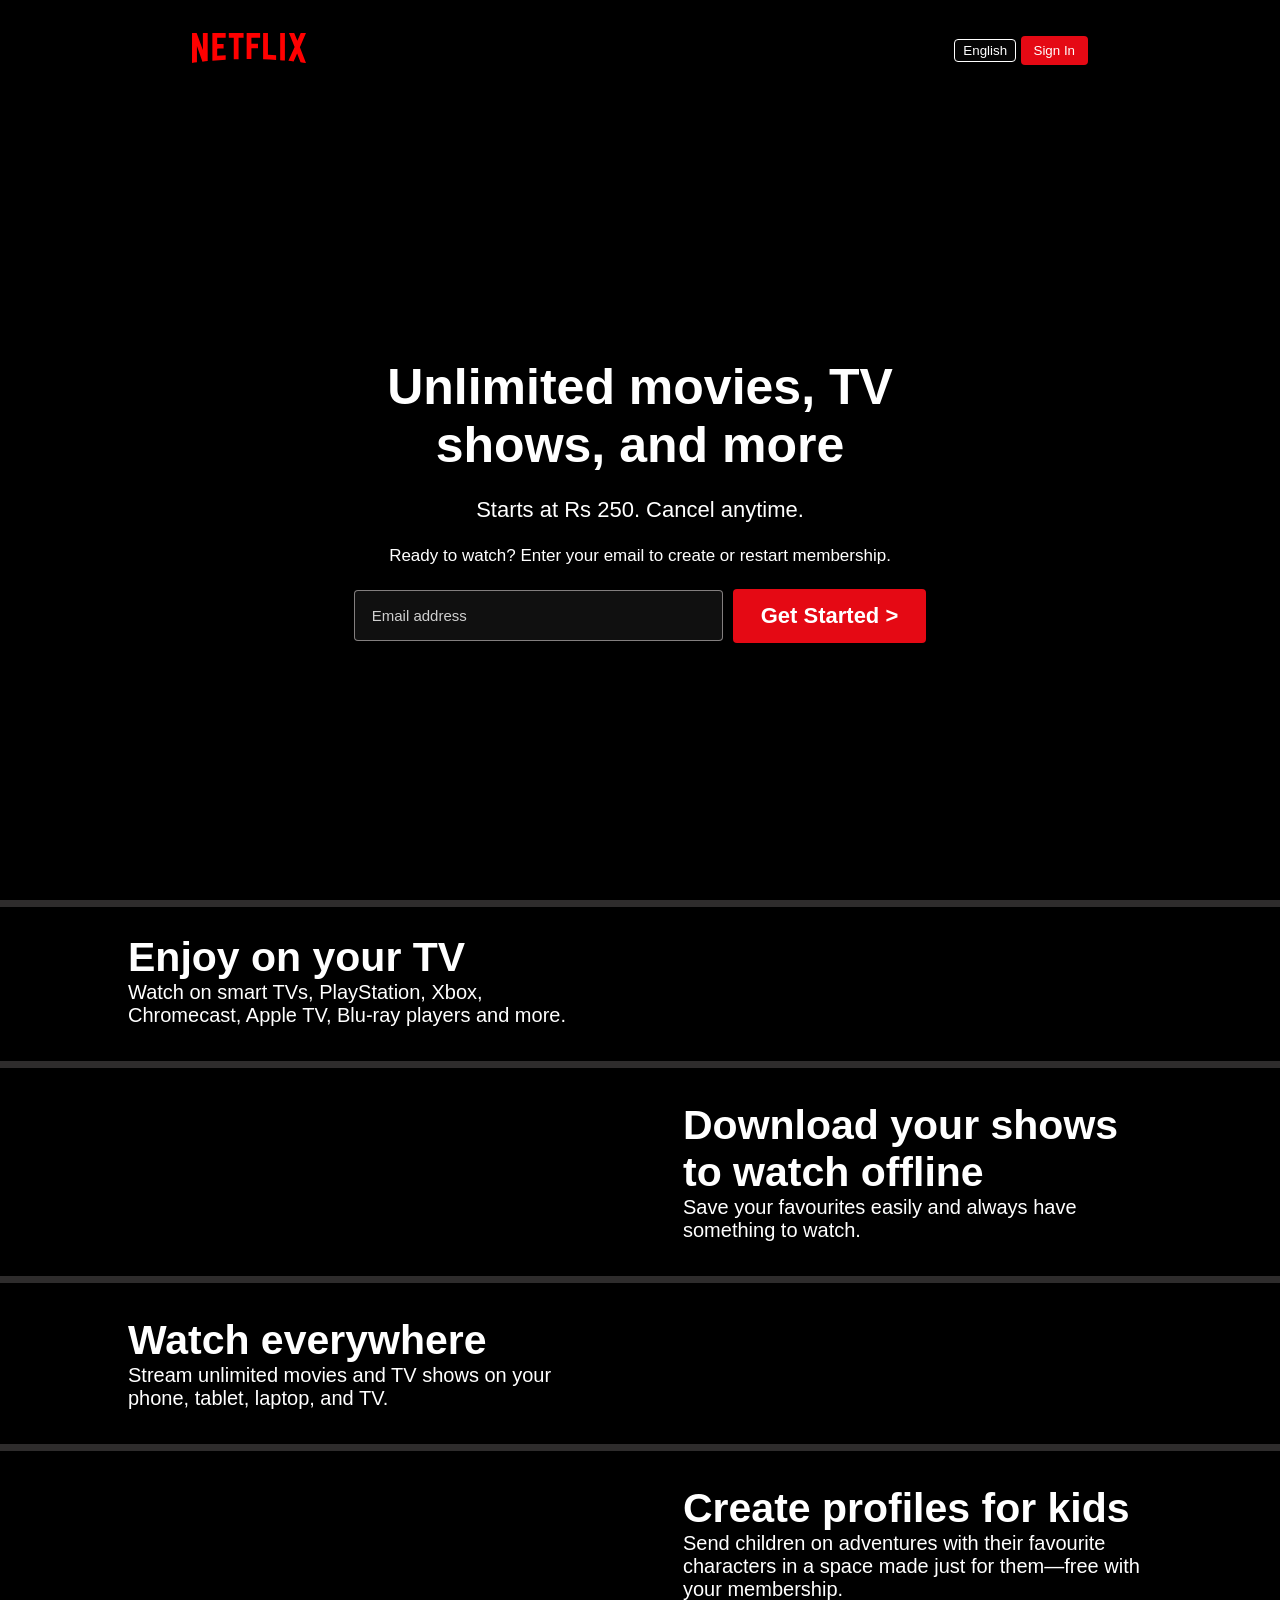
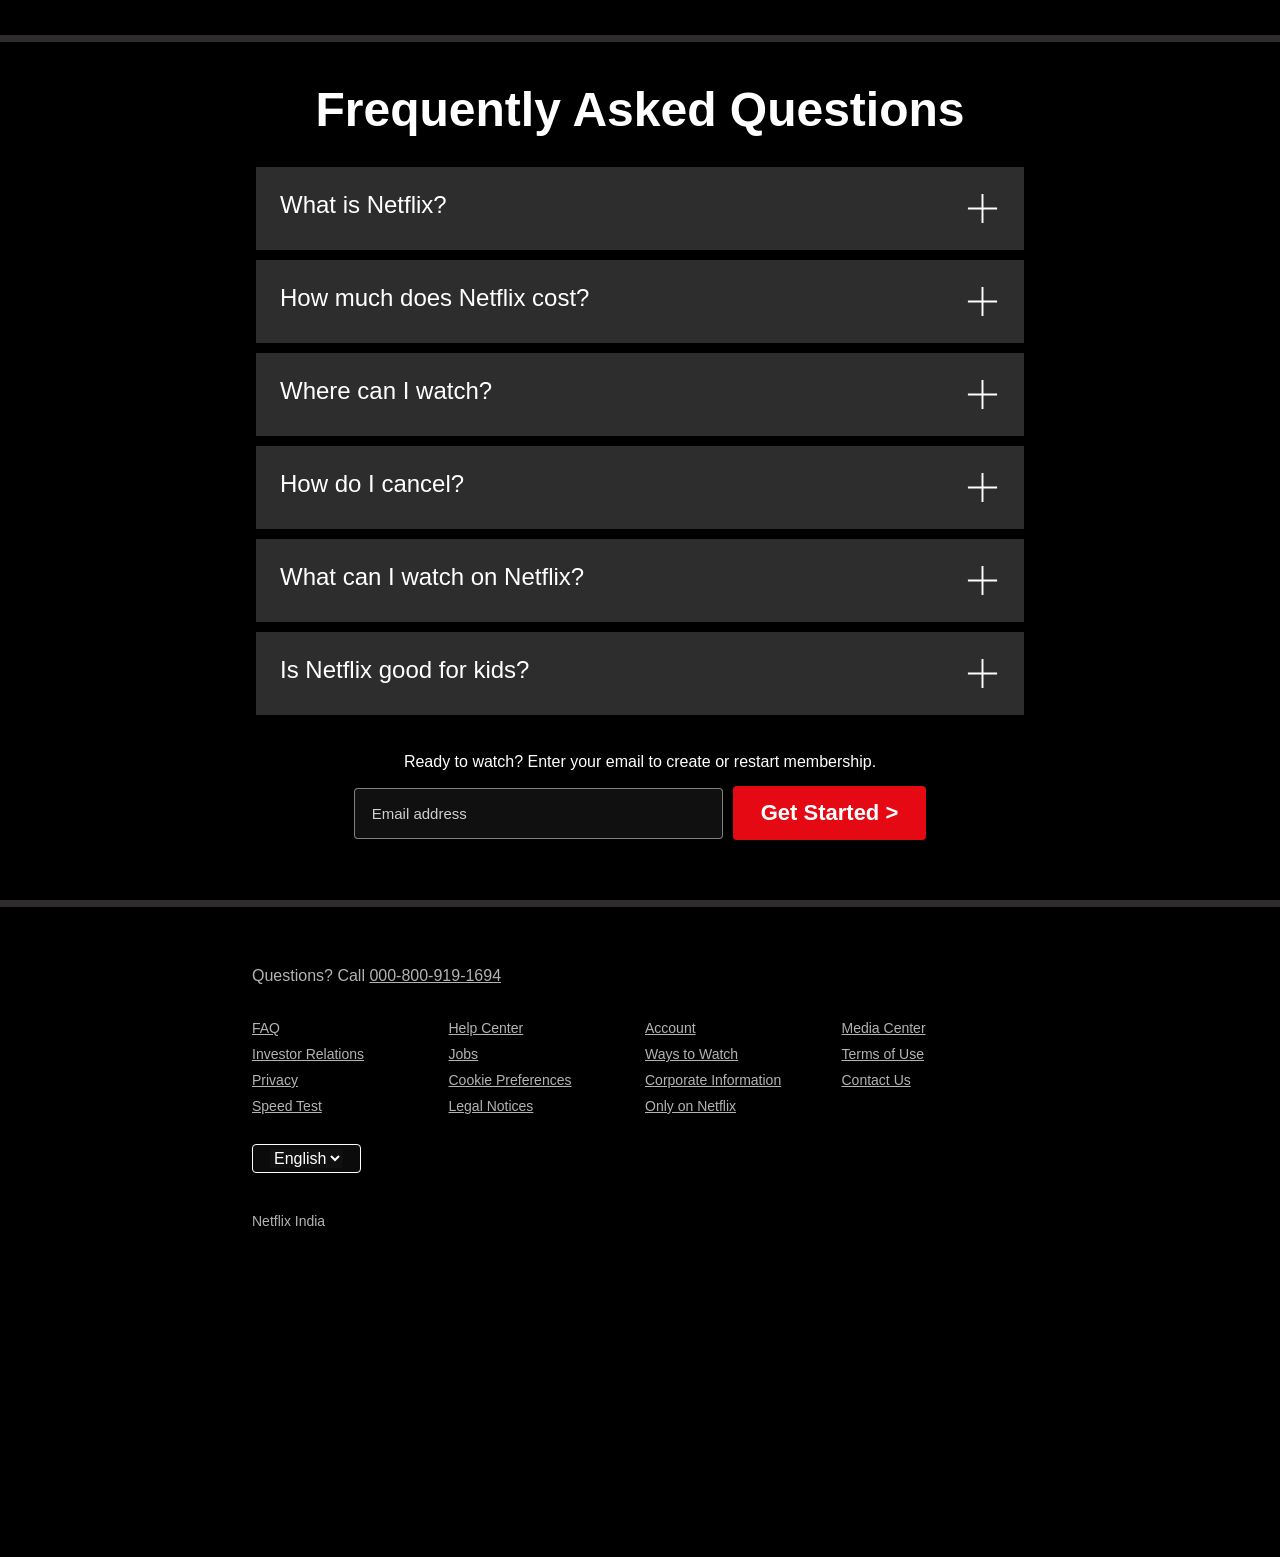
==== index.html @ 5a6a9edf "Finalize README and project structure" ====
<!DOCTYPE html>
<html lang="en">

<head>
    <meta charset="UTF-8">
    <meta name="viewport" content="width=device-width, initial-scale=1.0">
    <title>Netflix India – Watch TV Shows Online, Watch Movies Online</title>
    <link rel="stylesheet" href="Netflix.css">
</head>

<body>
    <div class="main">
        <nav>
            <span><img width="56" src="Assets/images/Logo.svg" alt=""></span>
            <div>
                <button class="btn">English</button>
                <button class="btn btn-red-sn">Sign In</button>
            </div>
        </nav>
        <div class="box"></div>
        <div class="hero">
            <span>Unlimited movies, TV <br>shows, and more</span>
            <span>Starts at Rs 250. Cancel anytime.</span>
            <span>Ready to watch? Enter your email to create or restart membership.</span>
            <div class="hero-buttons">
                <input class="my-input" type="text" placeholder="Email address" />
                <button class="btn btn-red">Get Started &gt;</button>
            </div>
        </div>
        <div class="separation"></div>
    </div>
     
    <section class="first">
        <div>
            <span>Enjoy on your TV</span>
            <span>Watch on smart TVs, PlayStation, Xbox, Chromecast, Apple TV, Blu-ray players and more.</span>
        </div>

        <div class="secImg">
            <img src="https://assets.nflxext.com/ffe/siteui/acquisition/ourStory/fuji/desktop/tv.png" alt="">
            <video src="https://assets.nflxext.com/ffe/siteui/acquisition/ourStory/fuji/desktop/video-tv-in-0819.m4v"
            autoplay loop muted></video>
        </div>
    </section>
    <div class="separation"></div>

    <section class="first second">
        <div class="secImg">
            <img src="https://assets.nflxext.com/ffe/siteui/acquisition/ourStory/fuji/desktop/mobile-0819.jpg" alt="">

        </div>
        <div>
            <span>Download your shows to watch offline</span>
            <span>Save your favourites easily and always have something to watch.</span>
        </div>
    </section>
    <div class="separation"></div>

    <section class="first third">
         <div>
            <span>Watch everywhere</span>
            <span>Stream unlimited movies and TV shows on your phone, tablet, laptop, and TV.</span>
        </div>

        <div class="secImg">
            <img src="https://assets.nflxext.com/ffe/siteui/acquisition/ourStory/fuji/desktop/tv.png" alt="">
            <video src="https://assets.nflxext.com/ffe/siteui/acquisition/ourStory/fuji/desktop/video-devices-in.m4v"
                autoplay loop muted></video>
        </div>
    </section>
    <div class="separation"></div>

    <section class="first second">

        <div class="secImg">
            <img src="https://occ-0-2849-3646.1.nflxso.net/dnm/api/v6/19OhWN2dO19C9txTON9tvTFtefw/AAAABVr8nYuAg0xDpXDv0VI9HUoH7r2aGp4TKRCsKNQrMwxzTtr-NlwOHeS8bCI2oeZddmu3nMYr3j9MjYhHyjBASb1FaOGYZNYvPBCL.png?r=54d"
                alt="">

        </div>
        <div>
            <span>Create profiles for kids</span>
            <span>Send children on adventures with their favourite characters in a space made just for them—free with
                your membership.</span>
        </div>
    </section>
    <div class="separation"></div>

    <section class="faq">
        <h2>Frequently Asked Questions</h2>
        <div class="faq-box">
            <span class="faq">What is Netflix?</span>
            <img src="Assets/images/plus.svg" alt="plus sign" width="35">
        </div>
        <div class="faq-box">
            <span class="faq">How much does Netflix cost?</span>
            <img src="Assets/images/plus.svg" alt="plus sign" width="35">
        </div>
    
        <div class="faq-box">
            <span class="faq">Where can I watch?</span>
            <img src="Assets/images/plus.svg" alt="plus sign" width="35">
        </div>
        <div class="faq-box">
            <span class="faq">How do I cancel?</span>
            <img src="Assets/images/plus.svg" alt="plus sign" width="35">
        </div>
        <div class="faq-box">
            <span class="faq">What can I watch on Netflix?</span>
            <img src="Assets/images/plus.svg" alt="plus sign" width="35">
        </div>
        <div class="faq-box">
            <span class="faq">Is Netflix good for kids?</span>
            <img src="Assets/images/plus.svg" alt="plus sign" width="35">
        </div>
    </section>
    <div class="email-section">
        <p>Ready to watch? Enter your email to create or restart membership.</p>
        <div class="hero-buttons">
            <input class="my-input" type="text" placeholder="Email address" />
            <button class="btn btn-red">Get Started &gt;</button>
        </div>
    </div>
    <div class="separation"></div>

    <footer>
        <div class="contact">Questions? Call <a href="#">000-800-919-1694</a></div>
        <div class="foot-grid">
            <div><a href="#">FAQ</a></div>
            <div><a href="#">Help Center</a></div>
            <div><a href="#">Account</a></div>
            <div><a href="#">Media Center</a></div>
            <div><a href="#">Investor Relations</a></div>
            <div><a href="#">Jobs</a></div>
            <div><a href="#">Ways to Watch</a></div>
            <div><a href="#">Terms of Use</a></div>
            <div><a href="#">Privacy</a></div>
            <div><a href="#">Cookie Preferences</a></div>
            <div><a href="#">Corporate Information</a></div>
            <div><a href="#">Contact Us</a></div>
            <div><a href="#">Speed Test</a></div>
            <div><a href="#">Legal Notices</a></div>
            <div><a href="#">Only on Netflix</a></div>
        </div>
        <button class="lang-select">
            <img src="Assets/Hindi.svg" alt="">
            <select name="language" id="language-select" class="lang-dropdown">
                <option value="en">English</option>
                <option value="hi">हिन्दी</option>
            </select>
        </button>
        <p>Netflix India</p>
    </footer>

</body>

</html>
---- Netflix.css ----
@import url('https://fonts.googleapis.com/css2?family=Martel+Sans:wght@600&family=Poppins:wght@300;400;700&display=swap');

* {
    margin: 0;
    padding: 0;
    box-sizing: border-box;
    font-family: "Netflix Sans", "Helvetica Neue", "Segoe UI", Roboto, Ubuntu, sans-serif;
}

body {
    background-color: black;
}

.main {
    background-image: url("Assets/bg1.jpg");
    background-position: center center;
    background-repeat: no-repeat;
    background-size: max(1200px, 100vw);
    height: 100vh;
    position: relative;
}

.main .box {
    height: 100vh;
    width: 100%;
    opacity: 0.69;
    background-color: black;
    position: absolute;
    top: 0;
}

nav {
    max-width: 70vw;
    margin: auto;
    display: flex;
    justify-content: space-between;
    align-items: center;
    height: 100px;
}

nav img {
    color: red;
    width: 114px;
    position: relative;
    z-index: 10;
}

nav button {
    position: relative;
    z-index: 10;
}

.hero {
    height: calc(100% - 100px);
    display: flex;
    flex-direction: column;
    justify-content: center;
    align-items: center;
    color: white;
    position: relative;
    font-family: "Netflix Sans", "Helvetica Neue", "Segoe UI", Roboto, Ubuntu, sans-serif;
    gap: 23px;
    padding: 0 40px;
}

.hero> :nth-child(1) {
    font-family: "Netflix Sans", "Helvetica Neue", "Segoe UI", Roboto, Ubuntu, sans-serif;
    text-align: center;
    font-size: 50px;
    font-weight: 900;
    text-align: center;
}

.hero> :nth-child(2) {
    font-family: unset;
    font-size: 22px;
    font-weight: 500;
    text-align: center;
}

.hero> :nth-child(3) {
    font-family: unset;
    font-size: 17px;
    font-weight: 400;
    text-align: center;
}

.btn {
    padding: 3px 8px;
    font-weight: 400;
    border-radius: 3px;
    color: white;
    background-color: rgba(248, 243, 243, 0.021);
    border: 1px solid white;
    border-radius: 4px;
    cursor: pointer;
}

.btn-red-sn {
    background-color: #e50914;
    border: none;
    font-weight: 500;
    padding: 7px 13px;
}

.hero-buttons {
    display: flex;
    justify-content: center;
    align-items: center;
    gap: 10px;
    font-family: "Netflix Sans", "Helvetica Neue", "Segoe UI", Roboto, Ubuntu, sans-serif;
    z-index: 1;
}

.btn-red {
    background-color: rgb(229, 9, 20);
    border: none;
    padding: 14px 28px;
    border-radius: 4px;
    font-size: 22px;
    font-weight: 700;
    font-family: Arial, Helvetica, sans-serif;
}

input {
    padding: 16px 160px 16px 17px;
    color: white;
    font-size: 15px;
    font-weight: 400;
    border-radius: 4px;
    border: 1px solid rgba(246, 238, 238, 0.5);
    background-color: rgba(23, 23, 23, 0.7);
}

.my-input::placeholder {
    color: #ffffff;
    opacity: 0.8;
}

.separation {
    height: 7px;
    background-color: rgb(46, 44, 44);
    position: relative;
    z-index: 20;
}

.first {
    display: flex;
    justify-content: center;
    max-width: 80vw;
    margin: auto;
    color: white;
    justify-content: center;
    align-items: center;
}

.secImg{
    position: relative;
}

.secImg img{
    width: 555px;
    position: relative;
    z-index: 10;
}

.secImg video{
    position: absolute;
    top: 51px;
    right: 0;
    width: 555px;
}

section.first > div{
    display: flex;
    flex-direction: column;
    padding: 34px 0;
}

section.first > div :nth-child(1){
    font-size: 41px;
    font-weight: bold;
    font-family: Arial, Helvetica, sans-serif
}

section.first > div :nth-child(2){
    font-size: 20px;
    font-family: Arial, Helvetica, sans-serif;
}

.faq{
    color: white;
}

.faq h2{
    text-align: center;
    font-size: 48px;
    font-family: Arial, Helvetica, sans-serif;
    padding: 40px 0 20px 0;
}

.faq-box{
    transition: all 1s ease-out;
    font-size: 24px;
    display: flex;
    justify-content: space-between;
    background-color: #2d2d2d;
    padding: 24px;
    margin: 10px auto;
    max-width: 60vw;
    cursor: pointer;
}

.faq-box:hover{
    background-color: #414141;
}   

.email-section{
    width: 80vw;
    margin-left: 10vw;
    margin-top: 38px;
    margin-bottom: 60px;
    font-family: Arial, Helvetica, sans-serif;
    
}

.email-section p{
    color: white;
    margin-bottom: 15px;
    text-align: center;
}

footer{
    height: 650px;
    max-width: 70vw;
    margin: auto;
    padding: 60px;
    font-family: Arial, Helvetica, sans-serif;
    color: rgba(255, 255, 255, 0.7);
}

.contact a{
    color: rgba(255, 255, 255, 0.7);
}

.foot-grid{
    margin-top: 35px;
    font-size: 14px;
    display: grid;
    grid-template-columns: repeat(4, 1fr);
    gap: 10px;
}

.foot-grid a{
    color: rgba(255, 255, 255, 0.7);
}

.lang-select{
    position: relative;
    margin-top: 30px;
    display: inline-flex;
    justify-content: space-around;
    padding: 4px 17px;
    background-color: rgba(23, 23, 23, 0.5);
    border: 1px solid white;
    border-radius: 4px;
    cursor: pointer;
}

.lang-select select option{
    background-color: white;
    color: black;
}

select{
    background-color: rgba(23, 23, 23, 0.5);
    color: white;
    border: none;
    font-size: 1rem;
}

footer p{
    color: rgba(255, 255, 255, 0.7);
    margin-top: 40px;
    font-size: 14px;
}

@media screen and (max-width: 1000px) {

    nav{
        max-width: 90vw;
    }

    .first {
        flex-wrap: wrap;
    }

    .secImg img {
        width: 305px;
    }

    .secImg video {
        width: 305px;
    }

    .hero> :nth-child(1) {
        font-size: 32px;
    }

    .hero> :nth-child(2) {
        font-size: 18px;
    }

    .hero> :nth-child(3) {
        font-size: 18px;
    }

    .hero-buttons {
        display: flex;
        flex-direction: column;
        align-items: center;
        justify-content: center;
        gap: 16px;
    }

    .first{
        text-align: center;
    }

    .second{
        flex-direction: column-reverse;
        align-items: center;
        text-align: center;
    }

    .faq h2 {
        text-align: center;
        font-size: 32px;
    }

    .faq-box{
        max-width: 85vw;
    }

    footer {
        max-width: 90vw;
        padding: 75px 0;
    }

    .foot-grid{
        align-items: center;
    }
 
}

@media screen and (max-width: 1000px) {

    .foot-grid {
        display: grid;
        grid-template-columns: 1fr 1fr;
        gap: 25px;
    }
}
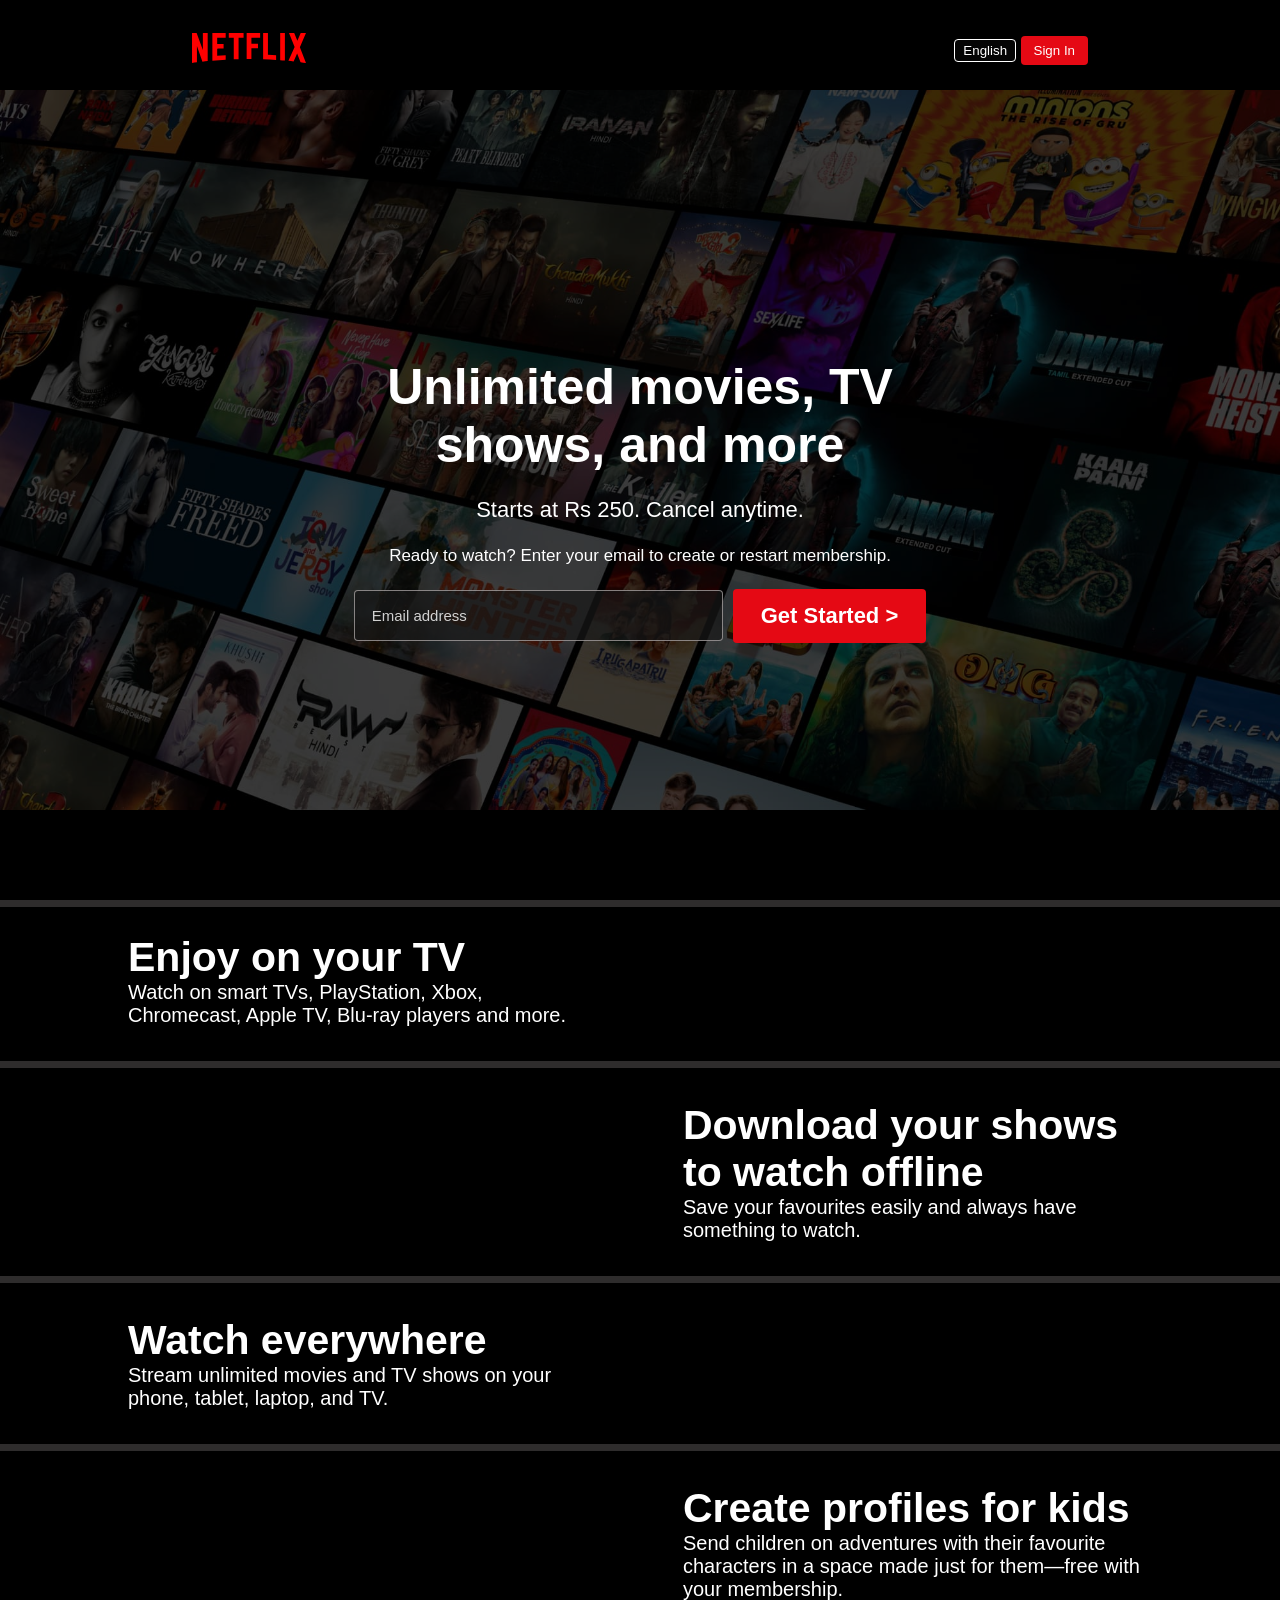
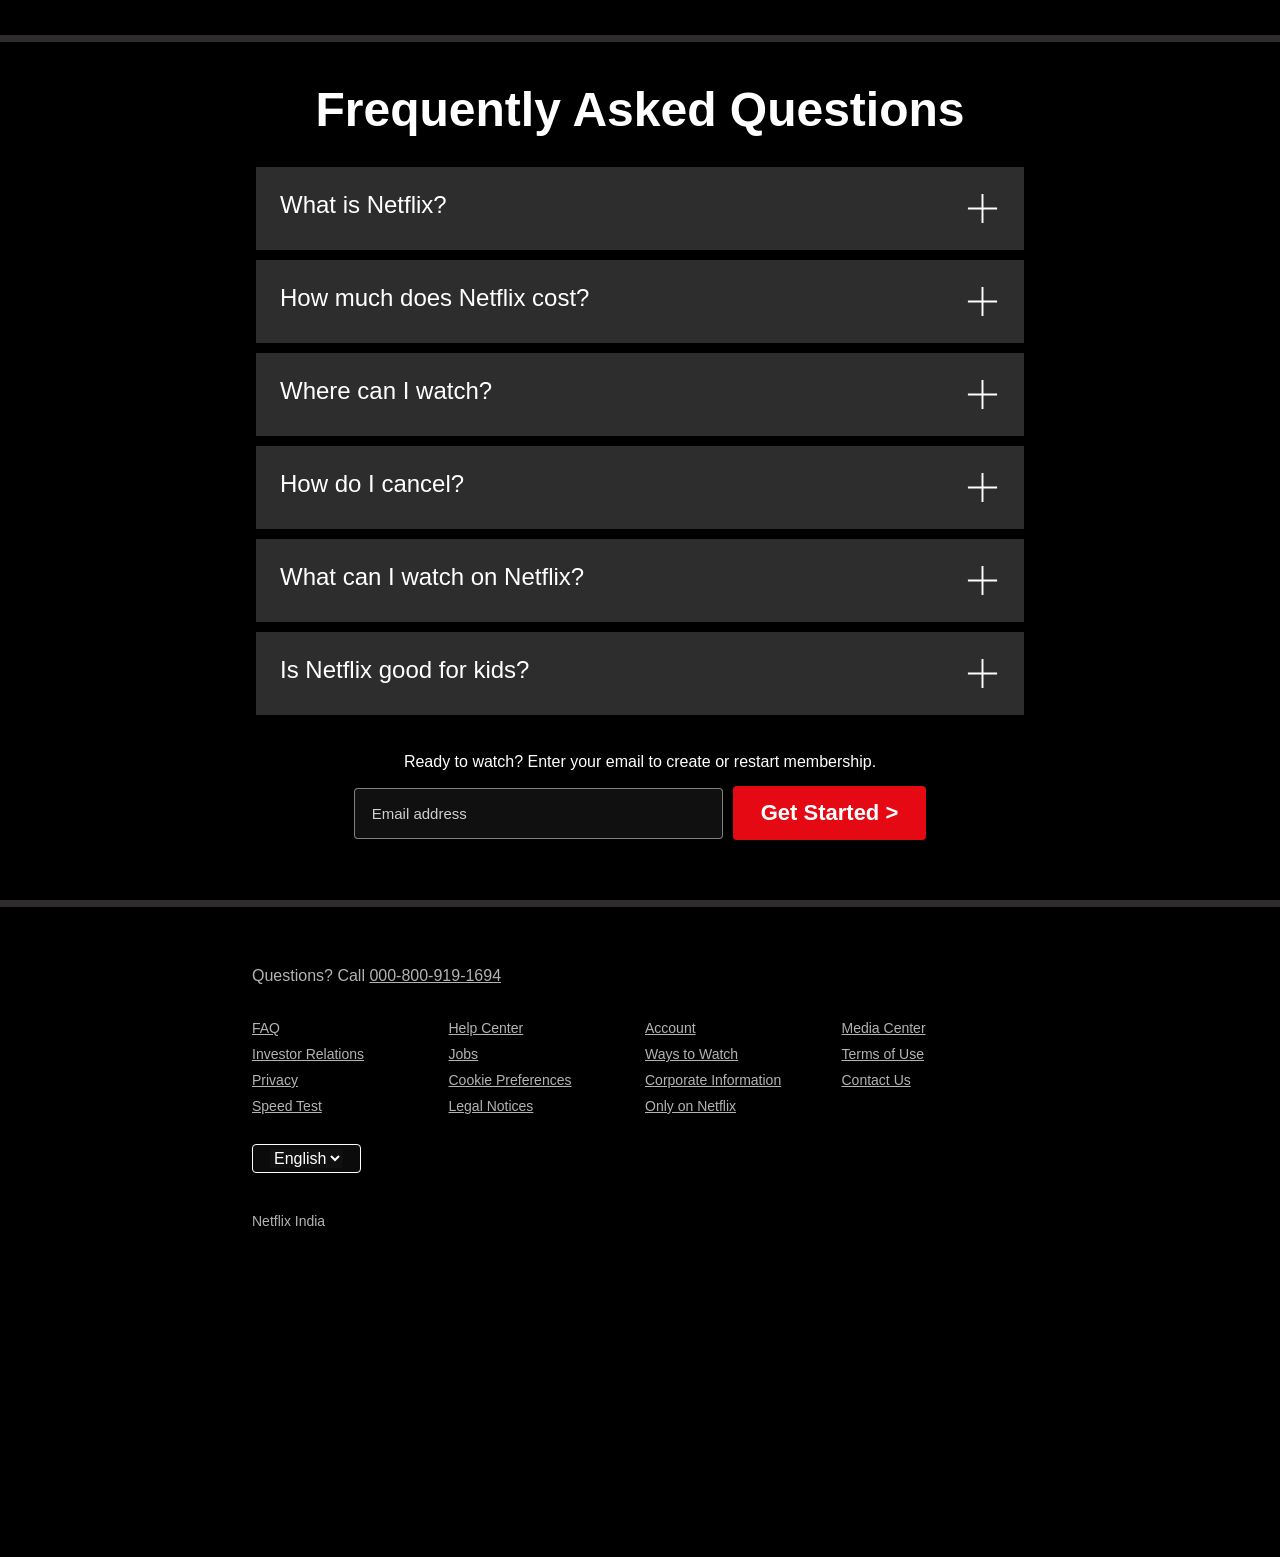
==== commit 71b8eaa5: "Fix the link for css file" ====
--- a/index.html
+++ b/index.html
@@ -5,7 +5,7 @@
     <meta charset="UTF-8">
     <meta name="viewport" content="width=device-width, initial-scale=1.0">
     <title>Netflix India – Watch TV Shows Online, Watch Movies Online</title>
-    <link rel="stylesheet" href="Netflix.css">
+    <link rel="stylesheet" href="index.css">
 </head>
 
 <body>
--- a/index.css
+++ b/index.css
@@ -0,0 +1,363 @@
+@import url('https://fonts.googleapis.com/css2?family=Martel+Sans:wght@600&family=Poppins:wght@300;400;700&display=swap');
+
+* {
+    margin: 0;
+    padding: 0;
+    box-sizing: border-box;
+    font-family: "Netflix Sans", "Helvetica Neue", "Segoe UI", Roboto, Ubuntu, sans-serif;
+}
+
+body {
+    background-color: black;
+}
+
+.main {
+    background-image: url("Assets/images/bg.jpg");
+    background-position: center center;
+    background-repeat: no-repeat;
+    background-size: max(1200px, 100vw);
+    height: 100vh;
+    position: relative;
+}
+
+.main .box {
+    height: 100vh;
+    width: 100%;
+    opacity: 0.69;
+    background-color: black;
+    position: absolute;
+    top: 0;
+}
+
+nav {
+    max-width: 70vw;
+    margin: auto;
+    display: flex;
+    justify-content: space-between;
+    align-items: center;
+    height: 100px;
+}
+
+nav img {
+    color: red;
+    width: 114px;
+    position: relative;
+    z-index: 10;
+}
+
+nav button {
+    position: relative;
+    z-index: 10;
+}
+
+.hero {
+    height: calc(100% - 100px);
+    display: flex;
+    flex-direction: column;
+    justify-content: center;
+    align-items: center;
+    color: white;
+    position: relative;
+    font-family: "Netflix Sans", "Helvetica Neue", "Segoe UI", Roboto, Ubuntu, sans-serif;
+    gap: 23px;
+    padding: 0 40px;
+}
+
+.hero> :nth-child(1) {
+    font-family: "Netflix Sans", "Helvetica Neue", "Segoe UI", Roboto, Ubuntu, sans-serif;
+    text-align: center;
+    font-size: 50px;
+    font-weight: 900;
+    text-align: center;
+}
+
+.hero> :nth-child(2) {
+    font-family: unset;
+    font-size: 22px;
+    font-weight: 500;
+    text-align: center;
+}
+
+.hero> :nth-child(3) {
+    font-family: unset;
+    font-size: 17px;
+    font-weight: 400;
+    text-align: center;
+}
+
+.btn {
+    padding: 3px 8px;
+    font-weight: 400;
+    border-radius: 3px;
+    color: white;
+    background-color: rgba(248, 243, 243, 0.021);
+    border: 1px solid white;
+    border-radius: 4px;
+    cursor: pointer;
+}
+
+.btn-red-sn {
+    background-color: #e50914;
+    border: none;
+    font-weight: 500;
+    padding: 7px 13px;
+}
+
+.hero-buttons {
+    display: flex;
+    justify-content: center;
+    align-items: center;
+    gap: 10px;
+    font-family: "Netflix Sans", "Helvetica Neue", "Segoe UI", Roboto, Ubuntu, sans-serif;
+    z-index: 1;
+}
+
+.btn-red {
+    background-color: rgb(229, 9, 20);
+    border: none;
+    padding: 14px 28px;
+    border-radius: 4px;
+    font-size: 22px;
+    font-weight: 700;
+    font-family: Arial, Helvetica, sans-serif;
+}
+
+input {
+    padding: 16px 160px 16px 17px;
+    color: white;
+    font-size: 15px;
+    font-weight: 400;
+    border-radius: 4px;
+    border: 1px solid rgba(246, 238, 238, 0.5);
+    background-color: rgba(23, 23, 23, 0.7);
+}
+
+.my-input::placeholder {
+    color: #ffffff;
+    opacity: 0.8;
+}
+
+.separation {
+    height: 7px;
+    background-color: rgb(46, 44, 44);
+    position: relative;
+    z-index: 20;
+}
+
+.first {
+    display: flex;
+    justify-content: center;
+    max-width: 80vw;
+    margin: auto;
+    color: white;
+    justify-content: center;
+    align-items: center;
+}
+
+.secImg{
+    position: relative;
+}
+
+.secImg img{
+    width: 555px;
+    position: relative;
+    z-index: 10;
+}
+
+.secImg video{
+    position: absolute;
+    top: 51px;
+    right: 0;
+    width: 555px;
+}
+
+section.first > div{
+    display: flex;
+    flex-direction: column;
+    padding: 34px 0;
+}
+
+section.first > div :nth-child(1){
+    font-size: 41px;
+    font-weight: bold;
+    font-family: Arial, Helvetica, sans-serif
+}
+
+section.first > div :nth-child(2){
+    font-size: 20px;
+    font-family: Arial, Helvetica, sans-serif;
+}
+
+.faq{
+    color: white;
+}
+
+.faq h2{
+    text-align: center;
+    font-size: 48px;
+    font-family: Arial, Helvetica, sans-serif;
+    padding: 40px 0 20px 0;
+}
+
+.faq-box{
+    transition: all 1s ease-out;
+    font-size: 24px;
+    display: flex;
+    justify-content: space-between;
+    background-color: #2d2d2d;
+    padding: 24px;
+    margin: 10px auto;
+    max-width: 60vw;
+    cursor: pointer;
+}
+
+.faq-box:hover{
+    background-color: #414141;
+}   
+
+.email-section{
+    width: 80vw;
+    margin-left: 10vw;
+    margin-top: 38px;
+    margin-bottom: 60px;
+    font-family: Arial, Helvetica, sans-serif;
+    
+}
+
+.email-section p{
+    color: white;
+    margin-bottom: 15px;
+    text-align: center;
+}
+
+footer{
+    height: 650px;
+    max-width: 70vw;
+    margin: auto;
+    padding: 60px;
+    font-family: Arial, Helvetica, sans-serif;
+    color: rgba(255, 255, 255, 0.7);
+}
+
+.contact a{
+    color: rgba(255, 255, 255, 0.7);
+}
+
+.foot-grid{
+    margin-top: 35px;
+    font-size: 14px;
+    display: grid;
+    grid-template-columns: repeat(4, 1fr);
+    gap: 10px;
+}
+
+.foot-grid a{
+    color: rgba(255, 255, 255, 0.7);
+}
+
+.lang-select{
+    position: relative;
+    margin-top: 30px;
+    display: inline-flex;
+    justify-content: space-around;
+    padding: 4px 17px;
+    background-color: rgba(23, 23, 23, 0.5);
+    border: 1px solid white;
+    border-radius: 4px;
+    cursor: pointer;
+}
+
+.lang-select select option{
+    background-color: white;
+    color: black;
+}
+
+select{
+    background-color: rgba(23, 23, 23, 0.5);
+    color: white;
+    border: none;
+    font-size: 1rem;
+}
+
+footer p{
+    color: rgba(255, 255, 255, 0.7);
+    margin-top: 40px;
+    font-size: 14px;
+}
+
+@media screen and (max-width: 1000px) {
+
+    nav{
+        max-width: 90vw;
+    }
+
+    .first {
+        flex-wrap: wrap;
+    }
+
+    .secImg img {
+        width: 305px;
+    }
+
+    .secImg video {
+        width: 305px;
+    }
+
+    .hero> :nth-child(1) {
+        font-size: 32px;
+    }
+
+    .hero> :nth-child(2) {
+        font-size: 18px;
+    }
+
+    .hero> :nth-child(3) {
+        font-size: 18px;
+    }
+
+    .hero-buttons {
+        display: flex;
+        flex-direction: column;
+        align-items: center;
+        justify-content: center;
+        gap: 16px;
+    }
+
+    .first{
+        text-align: center;
+    }
+
+    .second{
+        flex-direction: column-reverse;
+        align-items: center;
+        text-align: center;
+    }
+
+    .faq h2 {
+        text-align: center;
+        font-size: 32px;
+    }
+
+    .faq-box{
+        max-width: 85vw;
+    }
+
+    footer {
+        max-width: 90vw;
+        padding: 75px 0;
+    }
+
+    .foot-grid{
+        align-items: center;
+    }
+ 
+}
+
+@media screen and (max-width: 1000px) {
+
+    .foot-grid {
+        display: grid;
+        grid-template-columns: 1fr 1fr;
+        gap: 25px;
+    }
+}
